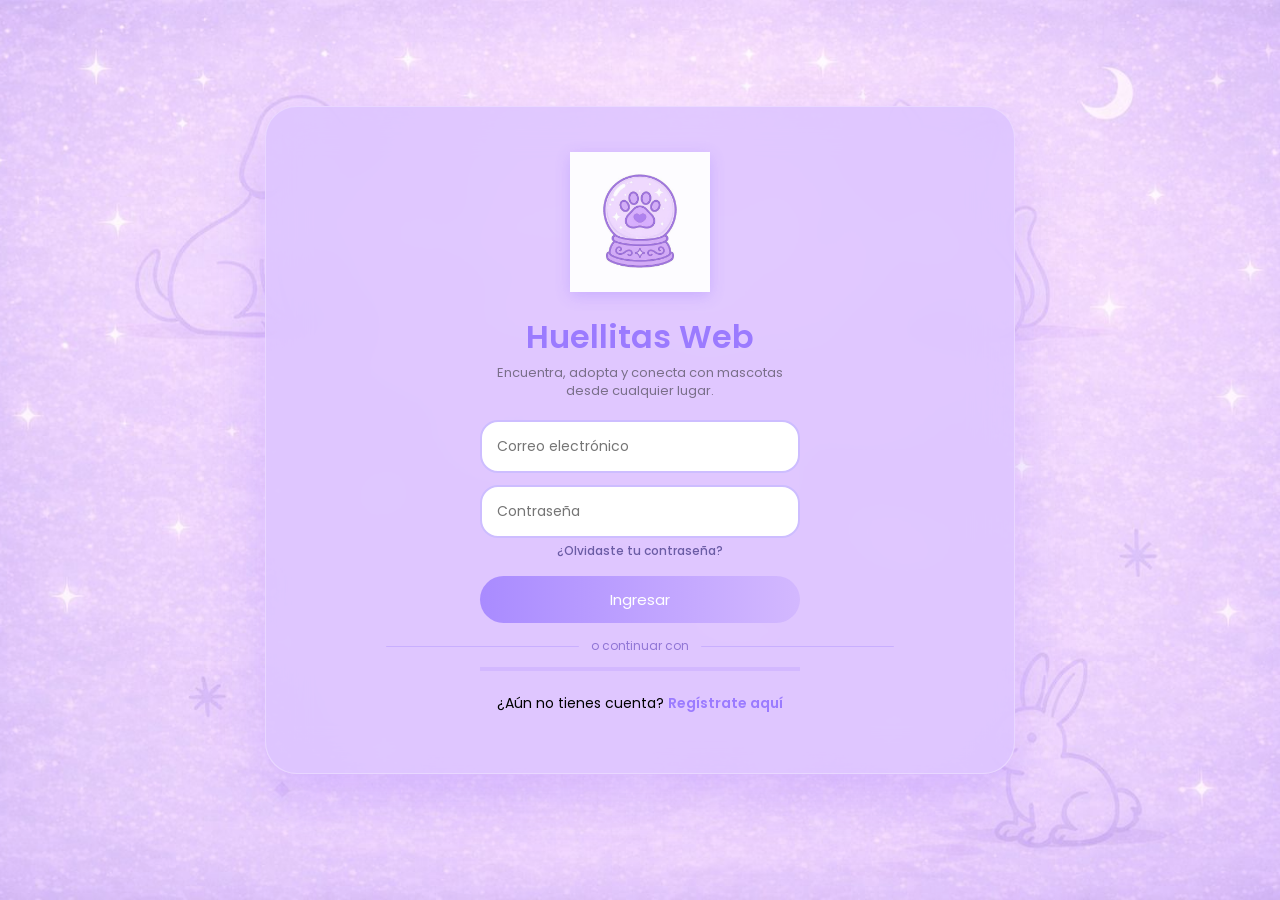
==== Huellitas Web/index.html @ edb3e6a6 "add all" ====
<!DOCTYPE html>
<html lang="es">
<head>
    <meta charset="UTF-8">
    <title>Huellitas Web | Iniciar sesión</title>

    
    <link href="https://fonts.googleapis.com/css2?family=Poppins:wght@300;400;600&display=swap" rel="stylesheet">


    <link rel="stylesheet" href="style.css">

    <!-- Google Sign-In script -->
    <script src="https://accounts.google.com/gsi/client" async defer></script>
    <script>
        function handleCredentialResponse(response) {
            console.log("ID Token: " + response.credential);
            // Aquí puedes enviar el token a tu servidor para verificar
            // Por ahora, solo lo mostramos en consola
        }
    </script>
</head>
<body>

    <div class="login-container">
        <div class="login-panel">
            <div class="logo">
                <img src="img/esfera.png" alt="Esfera Huellitas Web">
            </div>
            <h1>Huellitas Web</h1>
            <p class="subtitle">
                Encuentra, adopta y conecta con mascotas desde cualquier lugar.
            </p>
        </div>

        <div class="login-form-panel">
            <form action="home.html">
                <input type="email" placeholder="Correo electrónico" required>
                <input type="password" placeholder="Contraseña" required>
                <a href="recuperar.html" class="forgot">¿Olvidaste tu contraseña?</a>
                <button type="submit">Ingresar</button>
            </form>

            <div class="divider"><span>o continuar con</span></div>

            <div class="google-btn">
                <div id="g_id_onload"
                     data-client_id="TU_CLIENT_ID_AQUI"
                     data-callback="handleCredentialResponse"
                     data-auto_select="true">
                </div>
                <div class="g_id_signin"
                     data-type="standard"
                     data-size="large"
                     data-theme="outline"
                     data-text="signin_with"
                     data-shape="rectangular"
                     data-logo_alignment="left">
                </div>
            </div>

            <p class="register">
                ¿Aún no tienes cuenta? <a href="registro.html">Regístrate aquí</a>
            </p>
        </div>
    </div>

</body>
</html>
---- Huellitas Web/style.css ----
* {
    box-sizing: border-box;
    font-family: 'Poppins', sans-serif;
}

/* FONDO CON IMAGEN PNG */
body {
    margin: 0;
    min-height: 100vh;
    background-image: url("img/fondo.png");
    background-size: cover;
    background-position: center;
    background-repeat: no-repeat;
    background-attachment: fixed;

    display: flex;
    flex-direction: column;
    justify-content: center;
    align-items: center;
    padding-top: 40px;
    padding-bottom: 60px;
}

/* Fondo solo para home.html */
body.home-page {
    display: block;
    min-height: 100vh;
    background-image: url("img/lila-convertido-de-jfif.png"); /* Aquí la imagen que quieres */
    background-size: cover;
    background-position: center;
    background-repeat: no-repeat;
}

.home-page .main-container {
    padding-top: 100px; /* deja espacio para la barra fija */
}

/* Tarjeta blanca */
.login-container {
    background: rgba(220, 195, 255, 0.85);
    backdrop-filter: blur(20px);
    -webkit-backdrop-filter: blur(20px);
    width: min(750px, calc(100% - 40px));
    display: flex;
    flex-direction: column;
    gap: 0;
    padding: 45px 120px;
    border-radius: 32px;
    border: 1px solid rgba(255, 255, 255, 0.3);
    box-shadow: 0 24px 60px rgba(140, 90, 255, 0.25);
    text-align: center;
    min-height: 500px;
}

.login-panel {
    display: block;
    text-align: center;
    padding: 0 0 20px 0;
    margin: 0;
}

.login-panel h1 {
    font-size: 2rem;
    margin: 8px 0 10px 0;
    line-height: 1.1;
}

.login-panel .subtitle {
    font-size: 13px;
    color: #7a6f8a;
    margin: 0 auto;
    line-height: 1.4;
    max-width: 320px;
}

.login-form-panel {
    text-align: center;
}

.login-form-panel form {
    display: grid;
    gap: 12px;
    margin-bottom: 14px;
    max-width: 320px;
    margin-left: auto;
    margin-right: auto;
}

.login-form-panel .forgot {
    text-align: center;
    display: block;
    font-size: 12px;
    color: #6b5ca5;
    margin: -8px 0 4px 0;
    text-decoration: none;
    font-weight: 500;
}

.login-form-panel button {
    width: 100%;
    padding: 12px;
    margin: 0;
    font-size: 15px;
}

.login-form-panel .divider {
    display: flex;
    align-items: center;
    justify-content: center;
    gap: 12px;
    margin: 12px 0;
    color: #9176d6;
    font-size: 12px;
}

.login-form-panel .divider::before,
.login-form-panel .divider::after {
    content: "";
    flex: 1;
    height: 1px;
    background: rgba(144, 116, 255, 0.28);
    border-radius: 999px;
}

.login-form-panel .google-btn {
    padding: 0;
    margin: 0 auto 10px auto;
    max-width: 320px;
}

.logo img {
    width: 140px;
    margin-bottom: 12px;
    filter: drop-shadow(0 4px 8px rgba(139, 107, 255, 0.3));
    opacity: 0.95;
}

/* Título */
h1 {
    color: #9b7bff;
    font-weight: 600;
    margin-bottom: 6px;
}

/* Subtítulo */
.subtitle {
    font-size: 14px;
    color: #7a6f8a;
    margin-bottom: 25px;
}

/* Inputs */
input {
    width: 100%;
    padding: 14px 15px;
    margin: 0;
    border-radius: 18px;
    border: 2px solid #cdbdff;
    outline: none;
    font-size: 14px;
}

/* Olvidaste contraseña */
.forgot {
    display: block;
    text-align: center;
    font-size: 13px;
    color: #6b5ca5;
    margin: 16px 0;
    text-decoration: none;
    font-weight: 500;
}

/* Botón principal */
button {
    width: 100%;
    padding: 15px;
    border: none;
    border-radius: 35px;
    background: linear-gradient(90deg, #a98bff, #d3b8ff);
    color: white;
    font-size: 16px;
    cursor: pointer;
}

/* Botón Google */
.google-btn {
    margin-top: 16px;
    background: white;
    color: #8b6bff;
    border: 2px solid #d3b8ff;
    font-weight: 500;
}

/* Registro */
.register {
    margin-top: 22px;
    font-size: 14px;
}

.register a {
    color: #9b7bff;
    text-decoration: none;
    font-weight: 600;
}

/* ===== NAVBAR SUPERIOR ===== */
.topbar {
    position: sticky;
    top: 0;
    z-index: 10;
    background: rgba(255, 255, 255, 0.75);
    backdrop-filter: blur(10px);
    display: flex;
    justify-content: space-between;
    align-items: center;
    padding: 15px 40px;
    border-radius: 0 0 30px 30px;
}

.topbar-left {
    display: flex;
    align-items: center;
    gap: 10px;
    font-weight: 600;
    color: #8b6bff;
}

.topbar-left img {
    width: 42px;
}

.topbar-menu {
    display: flex;
    align-items: center;
    gap: 20px;
}

.topbar-menu a {
    text-decoration: none;
    color: #7a6f8a;
    font-weight: 500;
}

.topbar-menu a.active {
    color: #8b6bff;
}

.icon {
    font-size: 18px;
    cursor: pointer;
}

/* =========================
   HOME - ESTILO PROFESIONAL
   ========================= */

/* Fondo SOLO para home */
.home-page {
    background-image: url("img/fondo.png"); /* AQUÍ pones TU fondo */
    background-size: cover;
    background-position: center;
    background-repeat: no-repeat;
    min-height: 100vh;
}

/* Barra superior */
.navbar {
    position: fixed;
    top: 0;
    left: 0;
    width: 100%;
    height: 80px;

    background: rgba(255, 255, 255, 0.9);
    backdrop-filter: blur(10px);

    display: flex;
    justify-content: space-between;
    align-items: center;

    padding: 0 50px;
    z-index: 1000;
}

.navbar-left {
    display: flex;
    align-items: center;
    gap: 10px;
    font-weight: 600;
    color: #8b6bff;
}

.navbar-left span {
    font-size: 1.2rem;
    letter-spacing: 0.04em;
}

.navbar-left img {
    width: 42px;
}

.navbar-right {
    display: flex;
    align-items: center;
    gap: 16px;
}

.navbar-right a {
    margin-left: 0;
    text-decoration: none;
    color: #6f6f6f;
    font-weight: 500;
}

.navbar-right a.active {
    color: #8b6bff;
}

.navbar-right .login-link {
    padding: 10px 18px;
    border-radius: 999px;
    background: linear-gradient(135deg, #8b6bff 0%, #cbb3ff 100%);
    color: #ffffff !important;
    box-shadow: 0 12px 26px rgba(139, 107, 255, 0.18);
    transition: transform 0.2s ease, box-shadow 0.2s ease, opacity 0.2s ease;
    text-decoration: none;
    font-weight: 500;
}

.navbar-right .register-link {
    padding: 10px 18px;
    border-radius: 999px;
    background: transparent;
    color: #8b6bff !important;
    border: 2px solid #8b6bff;
    box-shadow: none;
    transition: transform 0.2s ease, box-shadow 0.2s ease, background 0.2s ease;
    text-decoration: none;
    font-weight: 500;
}

.navbar-right .register-link:hover {
    background: rgba(139, 107, 255, 0.1);
    transform: translateY(-2px);
}


.navbar-right .login-link:hover {
    transform: translateY(-2px);
    box-shadow: 0 18px 30px rgba(139, 107, 255, 0.22);
    opacity: 0.98;
}

.navbar-right a.nav-link,
.navbar-right a.nav-link.active,
.topbar-menu a.active {
    color: #8b6bff;
}

.navbar-right a.nav-link.active::after,
.topbar-menu a.active::after {
    content: '';
    display: block;
    margin-top: 6px;
    height: 3px;
    width: 100%;
    background: linear-gradient(90deg, #8b6bff 0%, #cbb3ff 100%);
    border-radius: 999px;
}

.navbar-right a.login-link.active::after {
    display: none;
}

/* Contenido */
.main-container {
    padding: 120px 60px 40px;
    max-width: 1200px;
    margin: auto;
}

/* Buscador */
.search-section {
    background: white;
    padding: 35px;
    border-radius: 30px;
    margin-bottom: 40px;
}

.search-section h2 {
    color: #8b6bff;
    margin-bottom: 20px;
    text-align: center;
}

.search-section p {
    text-align: center;
}

.search-box {
    display: grid;
    grid-template-columns: repeat(4, 1fr);
    gap: 15px;
    margin-bottom: 20px;
}

.search-box input {
    padding: 15px;
    border-radius: 18px;
    border: 2px solid #d6c9ff;
    outline: none;
    font-family: 'Poppins', sans-serif;
}

/* Botones */
.primary-btn {
    padding: 14px 40px;
    border-radius: 30px;
    border: none;
    background: linear-gradient(90deg, #a98bff, #d3b8ff);
    color: white;
    font-size: 15px;
    cursor: pointer;
}

.secondary-btn {
    margin-top: 25px;
    padding: 12px 35px;
    border-radius: 30px;
    border: none;
    background: #ede4ff;
    color: #7b5cff;
    cursor: pointer;
}

/* Mascotas destacadas */
.featured-section {
    background: white;
    padding: 35px;
    border-radius: 30px;
}

.featured-section.featured-top {
    background: rgba(255, 255, 255, 0.96);
    padding: 44px;
    border-radius: 35px;
    box-shadow: 0 24px 60px rgba(139, 107, 255, 0.16);
}

.featured-header {
    display: flex;
    flex-direction: column;
    align-items: center;
    gap: 20px;
    margin-bottom: 30px;
    text-align: center;
}

.featured-header > div {
    max-width: 780px;
}

.featured-header button {
    margin-top: 0;
}

.featured-header h3 {
    margin: 0;
    color: #6d4dff;
    font-size: 2rem;
}

.featured-header p {
    margin: 6px 0 0;
    color: #7a6aa8;
    max-width: 660px;
    line-height: 1.6;
}

.featured-section button {
    margin: 30px auto 0;
    display: block;
}

/* ===== ÚLTIMAS PUBLICACIONES ===== */

.publications-grid {
    display: grid;
    grid-template-columns: repeat(auto-fill, minmax(300px, 1fr));
    gap: 25px;
    margin-bottom: 20px;
}

.publication-card {
    background: rgba(255, 255, 255, 0.95);
    border-radius: 20px;
    overflow: hidden;
    box-shadow: 0 12px 30px rgba(139, 107, 255, 0.15);
    transition: transform 0.3s ease, box-shadow 0.3s ease;
    border: 1px solid rgba(167, 135, 255, 0.2);
}

.publication-card:hover {
    transform: translateY(-5px);
    box-shadow: 0 20px 40px rgba(139, 107, 255, 0.25);
}

.publication-card img {
    width: 100%;
    height: 180px;
    object-fit: cover;
}

.publication-info {
    padding: 20px;
}

.publication-info h4 {
    margin: 0 0 8px 0;
    color: #6d4dff;
    font-size: 1.3em;
    font-weight: 600;
}

.publication-info p {
    margin: 0 0 12px 0;
    color: #666;
    line-height: 1.5;
    font-size: 14px;
}

.publication-date {
    color: #999;
    font-size: 12px;
    font-weight: 500;
}

.pets-grid {
    display: grid;
    grid-template-columns: repeat(4, 1fr);
    gap: 24px;
}

@media (max-width: 980px) {
    .pets-grid {
        grid-template-columns: repeat(2, 1fr);
    }
}

@media (max-width: 640px) {
    .pets-grid {
        grid-template-columns: 1fr;
    }
}

.pet-card {
    height: 180px;
    border-radius: 20px;
    background: #f3ecff;
    display: flex;
    align-items: center;
    justify-content: center;
    color: #8b6bff;
    font-weight: 500;
}

/* ===== ESTRUCTURA PRINCIPAL ===== */
.layout-grid {
    display: grid;
    grid-template-columns: 2fr 1fr;
    gap: 35px;
}

/* Columnas */
.left-column {
    display: flex;
    flex-direction: column;
    gap: 35px;
}

.right-column {
    display: flex;
    flex-direction: column;
    gap: 25px;
}

/* Buscador como la referencia */
.search-box {
    display: grid;
    grid-template-columns: repeat(3, 1fr);
    gap: 15px;
    margin-bottom: 20px;
}

/* ===== MASCOTAS DESTACADAS (TAMAÑO CONTROLADO) ===== */
.pet-card.big {
    height: 250px;
    border-radius: 28px;
    background: linear-gradient(180deg, #faf3ff 0%, #ffffff 100%);
    display: block;
    position: relative;
    overflow: hidden;
    border: 1px solid rgba(167, 135, 255, 0.22);
    box-shadow: 0 20px 50px rgba(139, 107, 255, 0.12);
    transition: transform 0.25s ease, box-shadow 0.25s ease;
}

.pet-card.big:hover {
    transform: translateY(-6px);
    box-shadow: 0 26px 65px rgba(139, 107, 255, 0.18);
}

.pet-card.big img {
    width: 100%;
    height: 190px;
    object-fit: cover;
}

.pet-card.big .pet-name {
    position: absolute;
    bottom: 0;
    left: 0;
    right: 0;
    background: linear-gradient(180deg, rgba(0, 0, 0, 0) 0%, rgba(0, 0, 0, 0.7) 100%);
    color: white;
    padding: 14px 12px;
    text-align: center;
    font-size: 15px;
}

.pet-card .pet-interactions {
    top: 16px;
    right: 16px;
}
/* Nombre de la mascota */
.pet-name {
    position: absolute;
    bottom: 0;
    left: 0;
    right: 0;
    background: linear-gradient(180deg, transparent 0%, rgba(0, 0, 0, 0.7) 100%);
    color: white;
    padding: 8px 12px;
    text-align: center;
    font-weight: 600;
    font-size: 13px;
}

.pet-card .pet-interactions {
    position: absolute;
    top: 12px;
    right: 12px;
    background: rgba(255, 255, 255, 0.95);
    color: #5e3ea8;
    padding: 8px 12px;
    border-radius: 999px;
    font-size: 13px;
    font-weight: 700;
    box-shadow: 0 8px 20px rgba(155, 123, 255, 0.12);
}

.pet-card .pet-interactions::before {
    content: "★ ";
    color: #8b6bff;
}

/* Imagen del perrito */
.dog-illustration {
    height: 260px;
    border-radius: 30px;
    background: #f1eaff;
    display: flex;
    align-items: center;
    justify-content: center;
    color: #8b6bff;
    font-weight: 500;
    overflow: hidden;
    padding: 20px;
}

.dog-illustration img {
    width: 70%;
    height: 70%;
    object-fit: contain;
    display: block;
    margin: auto;
    border-radius: 18px;
}

/* Últimas publicaciones */
.mini-post {
    height: 70px;
    border-radius: 15px;
    background: #ede4ff;
    margin-top: 10px;
    display: flex;
    align-items: center;
    padding: 10px;
    gap: 10px;
    transition: transform 0.2s ease;
}

.mini-post:hover {
    transform: translateY(-2px);
}

.mini-post img {
    width: 50px;
    height: 50px;
    border-radius: 10px;
    object-fit: cover;
}

.mini-info {
    flex: 1;
}

.mini-info h5 {
    margin: 0 0 4px 0;
    color: #6d4dff;
    font-size: 14px;
    font-weight: 600;
}

.mini-info p {
    margin: 0;
    color: #666;
    font-size: 12px;
    line-height: 1.3;
}
/* ===== TARJETAS GENERALES ===== */
.card {
    background: white;
    padding: 25px;
    border-radius: 30px;
    box-shadow: 0 10px 25px rgba(0, 0, 0, 0.05);
}

/* ===== LINKS EXTRA NAVBAR ===== */
.nav-link {
    margin-left: 25px;
    text-decoration: none;
    color: #8b6bff;
    font-weight: 500;
}

.nav-link:hover {
    text-decoration: underline;
}

.icon-svg {
    width: 24px;
    height: 24px;
    stroke: #8b6bff;
    vertical-align: middle;
    display: inline-block;
}

.nav-link:hover .icon-svg {
    stroke: #6d4dff;
}

.navbar-search-wrapper {
    position: relative;
    display: flex;
    align-items: center;
}

.icon-search {
    position: absolute;
    left: 12px;
    width: 14px;
    height: 14px;
    stroke: #8b6bff;
}

.navbar-search {
    width: 165px;
    min-width: 140px;
    padding: 8px 12px 8px 36px;
    border: 1px solid #e0d4ff;
    border-radius: 999px;
    font-family: 'Poppins', sans-serif;
    font-size: 0.9rem;
    color: #6d4dff;
    background-color: rgba(255, 255, 255, 0.88);
    outline: none;
    transition: all 0.25s ease;
}

.navbar-search::placeholder {
    color: #bfa9ff;
}

.navbar-search:focus {
    background-color: rgba(255, 255, 255, 1);
    border-color: #8b6bff;
    box-shadow: 0 0 0 3px rgba(139, 107, 255, 0.12);
}

@media (max-width: 980px) {
    .navbar-search {
        width: 140px;
    }
}

@media (max-width: 760px) {
    .navbar-search-wrapper {
        display: none;
    }
}
/* ===== PÁGINA CONSEJOS ===== */
body.consejos-page {
    display: block;
    min-height: 100vh;
    background-image: url("img/lila-convertido-de-jfif.png");
    background-size: cover;
    background-position: center;
    background-repeat: no-repeat;
}

body.consejos-page .main-container {
    padding-top: 100px;
}

/* ===== CONSEJOS ADOPCIÓN RESPONSABLE ===== */

/* ===== CONSEJOS ===== */

.advice-header {
    text-align: center;
    margin-bottom: 40px;
    background: rgba(255, 255, 255, 0.92);
    padding: 40px 30px;
    border-radius: 30px;
    box-shadow: 0 18px 40px rgba(170, 130, 255, 0.35);
}

.advice-header h2 {
    font-weight: 600;
    color: #8b6bff;
    margin: 0 0 10px 0;
    font-size: 2.2em;
}

.advice-header p {
    color: #7a6aa8;
    font-size: 16px;
    margin: 0;
}

.advice-grid {
    display: grid;
    grid-template-columns: repeat(2, 1fr);
    gap: 25px;
    margin-bottom: 40px;
}

.advice-card {
    background: rgba(255, 255, 255, 0.96);
    border-radius: 25px;
    padding: 30px;
    box-shadow: 0 12px 30px rgba(155, 123, 255, 0.25);
    border-left: 5px solid #a98bff;
    transition: all 0.3s ease;
}

.advice-card:hover {
    transform: translateY(-5px);
    box-shadow: 0 16px 40px rgba(155, 123, 255, 0.35);
}

.advice-card h3 {
    color: #8b6bff;
    margin-bottom: 12px;
    font-size: 1.3em;
    font-weight: 600;
}

.advice-card p {
    color: #6b6b6b;
    font-size: 15px;
    line-height: 1.7;
    margin: 0;
}

.advice-footer {
    text-align: center;
    margin-top: 40px;
    background: rgba(255, 255, 255, 0.92);
    padding: 35px 30px;
    border-radius: 30px;
    box-shadow: 0 18px 40px rgba(170, 130, 255, 0.35);
}

.advice-footer p {
    margin: 0 0 20px 0;
    color: #8b6bff;
    font-weight: 600;
    font-size: 18px;
}
.search-form {
    display: grid;
    gap: 15px;
    margin-top: 15px;
}

.form-group {
    display: flex;
    flex-direction: column;
}

.form-group label {
    font-size: 0.9rem;
    margin-bottom: 5px;
}

.form-group input,
.form-group select {
    padding: 10px;
    border-radius: 10px;
    border: 1px solid #ddd;
    font-family: 'Poppins', sans-serif;
}

.results-placeholder {
    margin-top: 15px;
    padding: 25px;
    border-radius: 12px;
    background: #f4f1fb;
    text-align: center;
    color: #777;
}

/* =========================
   PÁGINA NOTIFICACIONES
   ========================= */

body.notifications-page {
    display: block;
    min-height: 100vh;
    background-image: url("img/lila-convertido-de-jfif.png");
    background-size: cover;
    background-position: center;
    background-repeat: no-repeat;
}

.notifications-page .main-container {
    padding-top: 100px;
}

.notifications-page .search-section {
    margin-bottom: 50px;
    text-align: center;
}

.notifications-page .search-section h2 {
    font-size: 2.4rem;
    margin-bottom: 15px;
}

.notifications-page .search-section p {
    font-size: 16px;
    color: #7a6aa8;
    max-width: 600px;
    margin: 0 auto;
}

/* Lista de notificaciones */
.notification-item {
    margin-bottom: 15px;
    background: #ede4ff;
    border-radius: 18px;
    padding: 12px;
    display: flex;
    align-items: center;
    gap: 12px;
    box-shadow: 0 8px 20px rgba(139, 107, 255, 0.15);
    transition: transform 0.25s ease, box-shadow 0.25s ease;
}

.notification-item:hover {
    transform: translateY(-4px);
    box-shadow: 0 14px 30px rgba(139, 107, 255, 0.25);
}

/* Imagen de la mascota */
.notification-item img {
    width: 55px;
    height: 55px;
    border-radius: 14px;
    object-fit: cover;
}

/* Texto */
.notification-item h5 {
    margin: 0 0 4px 0;
    color: #6d4dff;
    font-size: 14px;
    font-weight: 600;
}

.notification-item p {
    margin: 0;
    font-size: 13px;
    color: #666;
}

/* Hora */
.notification-time {
    display: block;
    margin-top: 4px;
    font-size: 12px;
    color: #9a8fd1;
    font-weight: 500;
}

/* =========================
   NOTIFICACIONES – ESTILO PREMIUM
   ========================= */

.notifications-list {
    display: flex;
    flex-direction: column;
    gap: 24px;
    max-width: 950px;
    margin: 0 auto 50px;
    animation: fadeInUp 0.8s ease-out;
}

@keyframes fadeInUp {
    from {
        opacity: 0;
        transform: translateY(30px);
    }
    to {
        opacity: 1;
        transform: translateY(0);
    }
}

.notification-item {
    display: flex;
    align-items: center;
    gap: 24px;
    padding: 28px;
    background: linear-gradient(135deg, rgba(255, 255, 255, 0.98) 0%, rgba(248, 244, 255, 0.95) 100%);
    border-radius: 32px;
    box-shadow: 0 20px 50px rgba(139, 107, 255, 0.12), 0 8px 25px rgba(139, 107, 255, 0.08);
    border: 1px solid rgba(167, 135, 255, 0.25);
    border-left: 8px solid #d3b8ff;
    transition: all 0.4s cubic-bezier(0.175, 0.885, 0.32, 1.275);
    position: relative;
    overflow: hidden;
    animation: slideIn 0.6s ease-out forwards;
    opacity: 0;
}

.notification-item:nth-child(1) { animation-delay: 0.1s; }
.notification-item:nth-child(2) { animation-delay: 0.2s; }
.notification-item:nth-child(3) { animation-delay: 0.3s; }
.notification-item:nth-child(4) { animation-delay: 0.4s; }
.notification-item:nth-child(5) { animation-delay: 0.5s; }

@keyframes slideIn {
    from {
        opacity: 0;
        transform: translateX(-30px);
    }
    to {
        opacity: 1;
        transform: translateX(0);
    }
}

.notification-item::before {
    content: '';
    position: absolute;
    top: 0;
    left: 0;
    right: 0;
    height: 4px;
    background: linear-gradient(90deg, #8b6bff, #a98bff, #d3b8ff);
    opacity: 0;
    transition: opacity 0.3s ease;
}

.notification-item:hover::before {
    opacity: 1;
}

.notification-item:hover {
    transform: translateY(-8px) scale(1.02);
    box-shadow: 0 30px 70px rgba(139, 107, 255, 0.2), 0 12px 35px rgba(139, 107, 255, 0.15);
    border-color: rgba(139, 107, 255, 0.4);
}

.notification-item.unread {
    border-left-color: #8b6bff;
    background: linear-gradient(135deg, rgba(255, 255, 255, 0.99) 0%, rgba(248, 250, 255, 0.98) 100%);
    box-shadow: 0 25px 60px rgba(139, 107, 255, 0.18), 0 10px 30px rgba(139, 107, 255, 0.12);
    position: relative;
}

.notification-item.unread::after {
    content: '';
    position: absolute;
    top: 20px;
    left: 20px;
    width: 12px;
    height: 12px;
    background: #8b6bff;
    border-radius: 50%;
    box-shadow: 0 0 0 3px rgba(139, 107, 255, 0.2);
    animation: pulse 2s infinite;
}

@keyframes pulse {
    0% { transform: scale(1); opacity: 1; }
    50% { transform: scale(1.2); opacity: 0.7; }
    100% { transform: scale(1); opacity: 1; }
}

.notification-item.unread:hover::after {
    animation-play-state: paused;
}

.notification-item img {
    width: 75px;
    height: 75px;
    border-radius: 20px;
    object-fit: cover;
    border: 3px solid rgba(139, 107, 255, 0.15);
    transition: all 0.3s ease;
    box-shadow: 0 8px 20px rgba(139, 107, 255, 0.1);
}

.notification-item:hover img {
    transform: scale(1.05);
    border-color: rgba(139, 107, 255, 0.3);
    box-shadow: 0 12px 30px rgba(139, 107, 255, 0.2);
}

.notification-icon {
    width: 75px;
    height: 75px;
    background: linear-gradient(135deg, #ede4ff 0%, #f3ecff 50%, #faf6ff 100%);
    border-radius: 20px;
    display: flex;
    align-items: center;
    justify-content: center;
    border: 3px solid rgba(139, 107, 255, 0.15);
    transition: all 0.3s ease;
    box-shadow: 0 8px 20px rgba(139, 107, 255, 0.1);
}

.notification-icon svg {
    width: 32px;
    height: 32px;
    stroke: #8b6bff;
    transition: stroke 0.3s ease;
}

.notification-item:hover .notification-icon {
    transform: scale(1.05);
    border-color: rgba(139, 107, 255, 0.3);
    box-shadow: 0 12px 30px rgba(139, 107, 255, 0.2);
}

.notification-item:hover .notification-icon svg {
    stroke: #6d4dff;
}

.notification-content {
    flex: 1;
    position: relative;
}

.notification-content h5 {
    margin: 0 0 10px 0;
    font-size: 17px;
    color: #6d4dff;
    font-weight: 700;
    line-height: 1.3;
    transition: color 0.3s ease;
}

.notification-item:hover .notification-content h5 {
    color: #5a3ea8;
}

.notification-content p {
    margin: 0 0 12px 0;
    font-size: 15px;
    color: #666;
    line-height: 1.6;
    transition: color 0.3s ease;
}

.notification-item:hover .notification-content p {
    color: #555;
}

.notification-time {
    display: inline-block;
    font-size: 12px;
    color: #9b8dd8;
    font-weight: 600;
    background: linear-gradient(135deg, rgba(139, 107, 255, 0.1), rgba(155, 141, 216, 0.15));
    padding: 6px 12px;
    border-radius: 16px;
    border: 1px solid rgba(139, 107, 255, 0.2);
    transition: all 0.3s ease;
}

.notification-item:hover .notification-time {
    background: linear-gradient(135deg, rgba(139, 107, 255, 0.15), rgba(155, 141, 216, 0.2));
    color: #8b6bff;
}

/* Responsive */
@media (max-width: 980px) {
    .notification-item {
        padding: 20px;
        gap: 16px;
    }

    .notification-item img,
    .notification-icon {
        width: 60px;
        height: 60px;
    }

    .notification-content h5 {
        font-size: 15px;
    }

    .notification-content p {
        font-size: 13px;
    }
}

@media (max-width: 640px) {
    .notifications-list {
        gap: 16px;
    }

    .notification-item {
        padding: 18px;
        gap: 14px;
        flex-direction: column;
        text-align: center;
    }

    .notification-item img,
    .notification-icon {
        width: 50px;
        height: 50px;
    }

    .notification-content h5 {
        font-size: 14px;
    }

    .notification-content p {
        font-size: 12px;
    }
}

/* =========================
   PÁGINA DE CONFIGURACIONES
   ========================= */

body.config-page {
    display: block;
    min-height: 100vh;
    background-image: url("img/lila-convertido-de-jfif.png");
    background-size: cover;
    background-position: center;
    background-repeat: no-repeat;
}

.config-page .main-container {
    padding-top: 100px;
}

.settings-grid {
    display: grid;
    grid-template-columns: repeat(2, minmax(280px, 1fr));
    gap: 28px;
    margin-bottom: 50px;
}

.settings-card {
    background: rgba(255, 255, 255, 0.96);
    border-radius: 32px;
    padding: 32px;
    box-shadow: 0 24px 60px rgba(139, 107, 255, 0.14);
    border: 1px solid rgba(167, 135, 255, 0.18);
}

.card-header h3 {
    margin: 0 0 8px 0;
    color: #6d4dff;
    font-size: 1.4rem;
}

.card-header p {
    margin: 0;
    color: #7a6aa8;
    line-height: 1.7;
}

.setting-row {
    display: flex;
    align-items: center;
    justify-content: space-between;
    gap: 18px;
    margin-top: 24px;
    padding-top: 18px;
    border-top: 1px solid rgba(139, 107, 255, 0.1);
}

.setting-row:first-of-type {
    margin-top: 20px;
    padding-top: 0;
    border-top: none;
}

.setting-row strong,
.setting-row span {
    color: #4f3e97;
    font-weight: 600;
}

.setting-row p {
    margin: 6px 0 0 0;
    color: #6f6f9c;
    font-size: 14px;
}

.settings-action {
    display: inline-flex;
    align-items: center;
    justify-content: center;
    padding: 10px 18px;
    border-radius: 999px;
    text-decoration: none;
    color: #6d4dff;
    border: 1px solid rgba(139, 107, 255, 0.22);
    background: rgba(237, 228, 255, 0.76);
    transition: all 0.25s ease;
    font-weight: 600;
}

.settings-action:hover {
    background: rgba(217, 199, 255, 0.95);
    box-shadow: 0 10px 25px rgba(139, 107, 255, 0.1);
}

.toggle-switch {
    position: relative;
    display: inline-block;
    width: 46px;
    height: 26px;
}

.toggle-switch input {
    opacity: 0;
    width: 0;
    height: 0;
}

.slider {
    position: absolute;
    cursor: pointer;
    top: 0;
    left: 0;
    right: 0;
    bottom: 0;
    background: #d6c9ff;
    transition: 0.3s ease;
    border-radius: 999px;
    border: 1px solid rgba(139, 107, 255, 0.2);
}

.slider:before {
    position: absolute;
    content: "";
    height: 18px;
    width: 18px;
    left: 4px;
    top: 4px;
    background: white;
    border-radius: 50%;
    transition: 0.3s ease;
    box-shadow: 0 4px 12px rgba(139, 107, 255, 0.18);
}

.toggle-switch input:checked + .slider {
    background: linear-gradient(90deg, #8b6bff, #d3b8ff);
}

.toggle-switch input:checked + .slider:before {
    transform: translateX(20px);
}

@media (max-width: 980px) {
    .settings-grid {
        grid-template-columns: 1fr;
    }
}

@media (max-width: 640px) {
    .settings-card {
        padding: 24px;
    }

    .setting-row {
        flex-direction: column;
        align-items: flex-start;
        text-align: left;
    }

    .settings-action {
        width: 100%;
        justify-content: flex-start;
    }
}

/* =========================
   PÁGINA DE MENSAJES
   ========================= */

body.messages-page {
    display: block;
    min-height: 100vh;
    background-image: url("img/lila-convertido-de-jfif.png");
    background-size: cover;
    background-position: center;
    background-repeat: no-repeat;
}

.messages-page .main-container {
    padding-top: 100px;
}

.messages-page .search-section {
    margin-bottom: 35px;
    text-align: center;
}

.messages-page .search-section h2 {
    font-size: 2.4rem;
    margin-bottom: 12px;
}

.messages-page .search-section p {
    max-width: 640px;
    margin: 0 auto;
    color: #7a6aa8;
    font-size: 16px;
    line-height: 1.7;
}

.messages-layout {
    display: grid;
    grid-template-columns: 320px minmax(420px, 1fr);
    gap: 28px;
}

.conversations-panel,
.chat-panel {
    background: rgba(255, 255, 255, 0.96);
    border-radius: 32px;
    box-shadow: 0 24px 60px rgba(139, 107, 255, 0.12);
    border: 1px solid rgba(167, 135, 255, 0.16);
}

.conversations-panel {
    display: flex;
    flex-direction: column;
    overflow: hidden;
}

.conversations-header,
.chat-header {
    padding: 24px 28px;
    border-bottom: 1px solid rgba(139, 107, 255, 0.1);
}

.conversations-header h3,
.chat-header h3 {
    margin: 0;
    color: #6d4dff;
    font-size: 1.4rem;
}

.conversations-header p,
.chat-header p {
    margin: 8px 0 0;
    color: #7a6aa8;
    font-size: 14px;
    line-height: 1.7;
}

.conversation-list {
    display: flex;
    flex-direction: column;
    gap: 10px;
    padding: 18px;
}

.button.conversation-item,
.conversation-item {
    display: flex;
    align-items: center;
    gap: 14px;
    width: 100%;
    padding: 15px 16px;
    border: none;
    border-radius: 22px;
    transition: background 0.25s ease, transform 0.25s ease;
    background: rgba(237, 228, 255, 0.65);
    cursor: pointer;
    text-align: left;
    color: inherit;
    font: inherit;
}

button.conversation-item {
    background: none;
}

.conversation-item:hover,
.conversation-item.active {
    background: rgba(217, 199, 255, 0.95);
    transform: translateY(-1px);
}

.conversation-avatar {
    width: 52px;
    height: 52px;
    border-radius: 18px;
    overflow: hidden;
    flex-shrink: 0;
    border: 2px solid rgba(139, 107, 255, 0.18);
}

.conversation-avatar img {
    width: 100%;
    height: 100%;
    object-fit: cover;
}

.conversation-info {
    flex: 1;
    min-width: 0;
}

.conversation-info h4 {
    margin: 0;
    font-size: 15px;
    color: #4f3e97;
    font-weight: 700;
}

.conversation-info p {
    margin: 4px 0 0;
    color: #7a6aa8;
    font-size: 13px;
    line-height: 1.5;
    white-space: nowrap;
    overflow: hidden;
    text-overflow: ellipsis;
}

.conversation-meta {
    text-align: right;
    min-width: 62px;
}

.conversation-meta span {
    display: block;
    color: #9b8dd8;
    font-size: 12px;
    font-weight: 600;
}

.unread-badge {
    margin-top: 6px;
    display: inline-flex;
    align-items: center;
    justify-content: center;
    width: 22px;
    height: 22px;
    background: #8b6bff;
    color: white;
    font-size: 12px;
    border-radius: 999px;
}

.chat-panel {
    display: flex;
    flex-direction: column;
    min-height: 540px;
    overflow: hidden;
}

.chat-body {
    flex: 1;
    padding: 24px 28px;
    display: flex;
    flex-direction: column;
    gap: 18px;
    background: linear-gradient(180deg, rgba(245, 242, 255, 0.96), rgba(255, 255, 255, 0.96));
    overflow-y: auto;
}

.message-row {
    display: flex;
    gap: 12px;
    max-width: 85%;
}

.message-row.sent {
    margin-left: auto;
    flex-direction: row-reverse;
}

.message-avatar {
    width: 40px;
    height: 40px;
    border-radius: 16px;
    overflow: hidden;
    flex-shrink: 0;
    border: 1px solid rgba(139, 107, 255, 0.15);
}

.message-avatar img {
    width: 100%;
    height: 100%;
    object-fit: cover;
}

.message-bubble {
    background: white;
    border-radius: 24px;
    padding: 16px 18px;
    box-shadow: 0 12px 24px rgba(139, 107, 255, 0.08);
    color: #4d4d6a;
    font-size: 14px;
    line-height: 1.65;
}

.message-row.sent .message-bubble {
    background: linear-gradient(135deg, #ede4ff, #f8f3ff);
}

.message-time {
    margin-top: 8px;
    font-size: 11px;
    color: #9b8dd8;
}

.chat-input-area {
    padding: 20px 28px 28px;
    border-top: 1px solid rgba(139, 107, 255, 0.12);
    background: rgba(255, 255, 255, 0.95);
}

.chat-input {
    width: 100%;
    display: flex;
    flex-direction: column;
    gap: 12px;
}

.chat-input textarea {
    width: 100%;
    min-height: 44px;
    max-height: 120px;
    padding: 10px 14px;
    border-radius: 24px;
    border: 1px solid #e7dbff;
    outline: none;
    font-size: 13px;
    background: linear-gradient(135deg, rgba(250, 246, 255, 0.95) 0%, rgba(240, 230, 255, 0.95) 100%);
    color: #4f3e97;
    font-family: 'Poppins', sans-serif;
    resize: vertical;
    overflow-y: auto;
}

.chat-buttons {
    display: flex;
    gap: 12px;
    flex-wrap: wrap;
}

.chat-input button {
    min-width: 120px;
    padding: 14px 18px;
    border-radius: 24px;
    border: none;
    background: linear-gradient(90deg, #a98bff, #d3b8ff);
    color: white;
    font-size: 14px;
    cursor: pointer;
}

.chat-input button.copy-btn {
    background: #ede4ff;
    color: #6d4dff;
    border: 1px solid rgba(139, 107, 255, 0.22);
}

.chat-input button.copy-btn:hover {
    background: #dfd0ff;
}

body.messages-page.chat-detail .search-section,
body.messages-page.chat-detail .chat-header {
    display: none;
}

@media (max-width: 980px) {
    .messages-layout {
        grid-template-columns: 1fr;
    }
}

@media (max-width: 640px) {
    .conversations-header,
    .chat-header,
    .chat-body,
    .chat-input-area {
        padding-left: 20px;
        padding-right: 20px;
    }

    .message-row {
        max-width: 100%;
    }
}

/* ===== MODAL DE LOGIN ===== */
.login-modal {
    display: none;
    position: fixed;
    top: 0;
    left: 0;
    width: 100%;
    height: 100%;
    background: rgba(0, 0, 0, 0.5);
    z-index: 2000;
    justify-content: center;
    align-items: center;
    animation: fadeIn 0.3s ease;
}

.login-modal.active {
    display: flex;
}

@keyframes fadeIn {
    from {
        opacity: 0;
    }
    to {
        opacity: 1;
    }
}

.login-modal-content {
    position: relative;
    width: 100%;
    max-width: 750px;
    max-height: 90vh;
    overflow-y: auto;
    animation: slideUp 0.3s ease;
}

@keyframes slideUp {
    from {
        transform: translateY(50px);
        opacity: 0;
    }
    to {
        transform: translateY(0);
        opacity: 1;
    }
}

.login-modal-close {
    position: absolute;
    top: 20px;
    right: 20px;
    background: none;
    border: none;
    font-size: 32px;
    color: #8b6bff;
    cursor: pointer;
    padding: 0;
    width: 40px;
    height: 40px;
    display: flex;
    align-items: center;
    justify-content: center;
    transition: all 0.2s ease;
    z-index: 2001;
}

.login-modal-close:hover {
    color: #6d4dff;
    transform: scale(1.1);
}
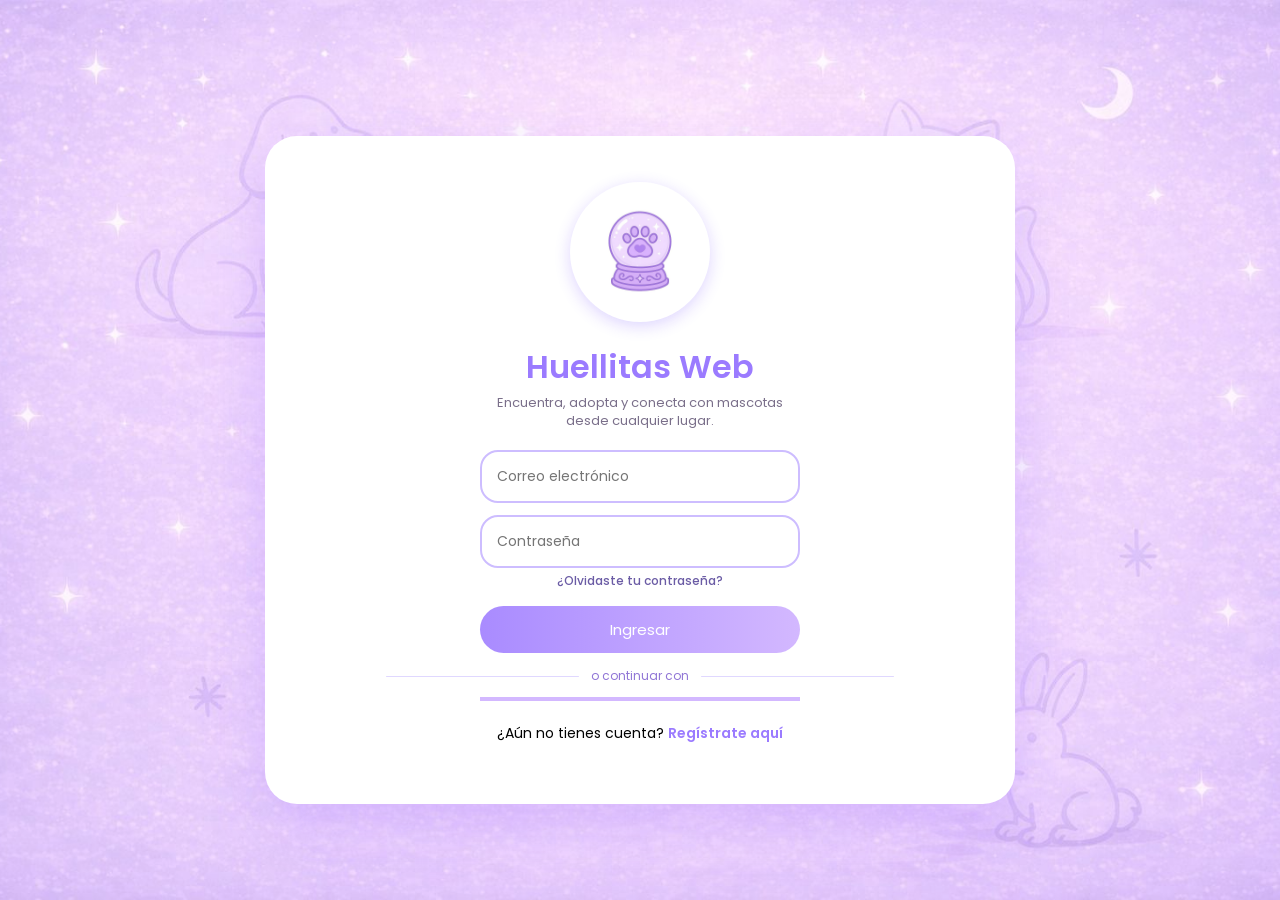
==== commit 6bc7c464: "Actualización de Huellitas Web" ====
--- a/Huellitas Web/index.html
+++ b/Huellitas Web/index.html
@@ -37,7 +37,7 @@
             <form action="home.html">
                 <input type="email" placeholder="Correo electrónico" required>
                 <input type="password" placeholder="Contraseña" required>
-                <a href="recuperar.html" class="forgot">¿Olvidaste tu contraseña?</a>
+                <a href="#" class="forgot" onclick="event.preventDefault(); openModal('recoverModal');">¿Olvidaste tu contraseña?</a>
                 <button type="submit">Ingresar</button>
             </form>
 
@@ -64,6 +64,23 @@
             </p>
         </div>
     </div>
+    <div class="login-modal" id="recoverModal">
+        <div class="login-modal-content login-container">
+            <button class="login-modal-close" onclick="closeModal('recoverModal');">&times;</button>
+            <div class="login-panel">
+                <div class="logo"><img src="img/esfera.png" alt="Esfera Huellitas Web"></div>
+                <h1>Recupera tu contraseña</h1>
+                <p class="subtitle">Ingresa tu correo para recibir el enlace de recuperación.</p>
+            </div>
+            <div class="login-form-panel">
+                <form action="#" onsubmit="event.preventDefault(); closeModal('recoverModal'); alert('Se envió el enlace de recuperación.');">
+                    <input type="email" placeholder="Correo electrónico" required>
+                    <button type="submit">Enviar enlace</button>
+                </form>
+                <p class="register">¿Recuerdas tu contraseña? <a href="#" onclick="event.preventDefault(); closeModal('recoverModal'); openModal('loginModal');">Volver al inicio de sesión</a></p>
+            </div>
+        </div>
+    </div>
 
-</body>
+    <script src="archivo.js"></script></body>
 </html>
--- a/Huellitas Web/style.css
+++ b/Huellitas Web/style.css
@@ -18,17 +18,20 @@
     justify-content: center;
     align-items: center;
     padding-top: 40px;
-    padding-bottom: 60px;
+    padding-bottom: 0;
 }
 
 /* Fondo solo para home.html */
 body.home-page {
-    display: block;
+    display: flex;
+    flex-direction: column;
+    justify-content: flex-start;
     min-height: 100vh;
     background-image: url("img/lila-convertido-de-jfif.png"); /* Aquí la imagen que quieres */
     background-size: cover;
     background-position: center;
     background-repeat: no-repeat;
+    padding-bottom: 0;
 }
 
 .home-page .main-container {
@@ -37,7 +40,7 @@
 
 /* Tarjeta blanca */
 .login-container {
-    background: rgba(220, 195, 255, 0.85);
+    background: white;
     backdrop-filter: blur(20px);
     -webkit-backdrop-filter: blur(20px);
     width: min(750px, calc(100% - 40px));
@@ -131,6 +134,9 @@
 .logo img {
     width: 140px;
     margin-bottom: 12px;
+    background: white;
+    border-radius: 50%;
+    padding: 10px;
     filter: drop-shadow(0 4px 8px rgba(139, 107, 255, 0.3));
     opacity: 0.95;
 }
@@ -378,6 +384,8 @@
     padding: 120px 60px 40px;
     max-width: 1200px;
     margin: auto;
+    flex: 1;
+    width: 100%;
 }
 
 /* Buscador */
@@ -392,6 +400,8 @@
     color: #8b6bff;
     margin-bottom: 20px;
     text-align: center;
+    font-size: 1.8rem;
+    font-weight: 700;
 }
 
 .search-section p {
@@ -441,6 +451,13 @@
     border-radius: 30px;
 }
 
+.featured-section h3 {
+    margin: 0 0 24px 0;
+    color: #6d4dff;
+    font-size: 1.7rem;
+    font-weight: 700;
+}
+
 .featured-section.featured-top {
     background: rgba(255, 255, 255, 0.96);
     padding: 44px;
@@ -468,7 +485,7 @@
 .featured-header h3 {
     margin: 0;
     color: #6d4dff;
-    font-size: 2rem;
+    font-size: 1.8rem;
 }
 
 .featured-header p {
@@ -481,6 +498,137 @@
 .featured-section button {
     margin: 30px auto 0;
     display: block;
+}
+
+/* ===== FOOTER ===== */
+.site-footer {
+    width: 100%;
+    margin-top: 40px;
+    background: white;
+    color: #6a5a97;
+    padding: 26px 30px 16px;
+    border-radius: 24px 24px 0 0;
+    box-shadow: 0 -8px 24px rgba(139, 107, 255, 0.10);
+    position: relative;
+    left: 0;
+    right: 0;
+    bottom: 0;
+    border-top: 1px solid rgba(122, 93, 255, 0.10);
+}
+
+.footer-socials {
+    display: flex;
+    justify-content: center;
+    gap: 14px;
+    flex-wrap: wrap;
+    margin-bottom: 12px;
+}
+
+.social-pill {
+    display: inline-flex;
+    align-items: center;
+    gap: 8px;
+    padding: 10px 16px;
+    border-radius: 999px;
+    background: #f5efff;
+    color: #7a5dff;
+    text-decoration: none;
+    font-size: 0.9rem;
+    font-weight: 700;
+    border: 1px solid rgba(122, 93, 255, 0.16);
+}
+
+.social-icon {
+    display: inline-flex;
+    align-items: center;
+    justify-content: center;
+    width: 24px;
+    height: 24px;
+    border-radius: 50%;
+    background: white;
+    color: #7a5dff;
+    font-size: 0.9rem;
+}
+
+.footer-policy {
+    display: flex;
+    justify-content: center;
+    align-items: center;
+    gap: 10px;
+    color: #7a5dff;
+    font-size: 0.95rem;
+    font-weight: 700;
+    text-align: center;
+    margin-bottom: 12px;
+}
+
+.footer-policy a,
+.footer-contact-line a {
+    color: #7a5dff;
+    text-decoration: none;
+}
+
+.footer-contact-line {
+    display: flex;
+    justify-content: center;
+    align-items: center;
+    gap: 12px;
+    flex-wrap: wrap;
+    color: #6f6298;
+    font-size: 0.9rem;
+    margin-bottom: 12px;
+}
+
+.footer-bottom {
+    margin-top: 14px;
+    padding-top: 10px;
+    border-top: 1px solid rgba(122, 93, 255, 0.16);
+    display: flex;
+    justify-content: space-between;
+    gap: 12px;
+    font-size: 0.82rem;
+    color: #8378a8;
+}
+
+@media (max-width: 820px) {
+    .footer-socials {
+        gap: 10px;
+    }
+
+    .footer-policy {
+        flex-direction: column;
+        gap: 4px;
+    }
+
+    .footer-bottom {
+        flex-direction: column;
+        align-items: center;
+        text-align: center;
+    }
+}
+
+@media (max-width: 820px) {
+    .footer-simple {
+        grid-template-columns: 1fr;
+        text-align: center;
+    }
+
+    .footer-brand {
+        justify-content: center;
+    }
+
+    .brand-copy {
+        align-items: center;
+        text-align: center;
+    }
+
+    .footer-email {
+        text-align: center;
+    }
+
+    .footer-bottom {
+        flex-direction: column;
+    }
 }
 
 /* ===== ÚLTIMAS PUBLICACIONES ===== */
@@ -595,38 +743,62 @@
 
 /* ===== MASCOTAS DESTACADAS (TAMAÑO CONTROLADO) ===== */
 .pet-card.big {
-    height: 250px;
-    border-radius: 28px;
-    background: linear-gradient(180deg, #faf3ff 0%, #ffffff 100%);
+    height: 260px;
+    border-radius: 22px;
+    background: linear-gradient(180deg, #f6efff 0%, #ffffff 100%);
     display: block;
     position: relative;
     overflow: hidden;
     border: 1px solid rgba(167, 135, 255, 0.22);
-    box-shadow: 0 20px 50px rgba(139, 107, 255, 0.12);
+    box-shadow: 0 16px 34px rgba(139, 107, 255, 0.10);
     transition: transform 0.25s ease, box-shadow 0.25s ease;
 }
 
 .pet-card.big:hover {
-    transform: translateY(-6px);
-    box-shadow: 0 26px 65px rgba(139, 107, 255, 0.18);
+    transform: translateY(-4px);
+    box-shadow: 0 20px 42px rgba(139, 107, 255, 0.16);
 }
 
 .pet-card.big img {
-    width: 100%;
-    height: 190px;
+    width: 92%;
+    height: 92%;
     object-fit: cover;
+    display: block;
+    margin: 4% auto;
+    border-radius: 18px;
+}
+
+.pet-card.big .pet-favorite {
+    position: absolute;
+    top: 10px;
+    right: 10px;
+    width: 36px;
+    height: 36px;
+    border-radius: 50%;
+    background: rgba(255, 255, 255, 0.95);
+    color: #8b6bff;
+    display: flex;
+    align-items: center;
+    justify-content: center;
+    font-size: 14px;
+    box-shadow: 0 8px 18px rgba(139, 107, 255, 0.20);
+    z-index: 2;
 }
 
 .pet-card.big .pet-name {
     position: absolute;
-    bottom: 0;
-    left: 0;
-    right: 0;
-    background: linear-gradient(180deg, rgba(0, 0, 0, 0) 0%, rgba(0, 0, 0, 0.7) 100%);
+    left: 10px;
+    right: 10px;
+    bottom: 10px;
+    background: linear-gradient(90deg, #8b6bff 0%, #c7b1ff 100%);
     color: white;
-    padding: 14px 12px;
+    border-radius: 14px;
+    padding: 8px 10px;
     text-align: center;
-    font-size: 15px;
+    font-size: 14px;
+    font-weight: 700;
+    box-shadow: 0 12px 22px rgba(139, 107, 255, 0.20);
+    z-index: 2;
 }
 
 .pet-card .pet-interactions {
@@ -1780,6 +1952,26 @@
     max-height: 90vh;
     overflow-y: auto;
     animation: slideUp 0.3s ease;
+    padding-right: 10px; /* Espacio para la barra */
+}
+
+/* Contener la barra de scroll */
+.login-modal-content::-webkit-scrollbar {
+    width: 8px;
+}
+
+.login-modal-content::-webkit-scrollbar-track {
+    background: rgba(255, 255, 255, 0.1);
+    border-radius: 10px;
+}
+
+.login-modal-content::-webkit-scrollbar-thumb {
+    background: rgba(109, 77, 255, 0.3);
+    border-radius: 10px;
+}
+
+.login-modal-content::-webkit-scrollbar-thumb:hover {
+    background: rgba(109, 77, 255, 0.5);
 }
 
 @keyframes slideUp {
@@ -1817,5 +2009,109 @@
     transform: scale(1.1);
 }
 
-
-
+/* Estilos para usuario logueado */
+.navbar-user-info {
+    display: flex;
+    align-items: center;
+    gap: 15px;
+    margin-left: 20px;
+}
+
+.user-greeting {
+    color: #6d4dff;
+    font-weight: 600;
+    font-size: 14px;
+}
+
+.logout-btn {
+    background: #ff6b6b;
+    color: white;
+    border: none;
+    padding: 8px 15px;
+    border-radius: 20px;
+    font-size: 12px;
+    cursor: pointer;
+    transition: background 0.2s ease;
+}
+
+.logout-btn:hover {
+    background: #ff5252;
+}
+
+/* Modal de notificaciones */
+.notifications-modal-content {
+    position: relative;
+    width: 400px; /* Aproximadamente un cuarto de pantalla típica */
+    max-width: 90vw;
+    max-height: 70vh;
+    overflow-y: auto;
+    background: white;
+    backdrop-filter: blur(20px);
+    -webkit-backdrop-filter: blur(20px);
+    padding: 30px;
+    border-radius: 20px;
+    border: 1px solid rgba(255, 255, 255, 0.3);
+    box-shadow: 0 24px 60px rgba(140, 90, 255, 0.25);
+    text-align: left;
+}
+
+.notifications-list {
+    display: flex;
+    flex-direction: column;
+    gap: 15px;
+}
+
+.notification-item {
+    display: flex;
+    align-items: flex-start;
+    gap: 15px;
+    padding: 15px;
+    background: rgba(109, 77, 255, 0.05);
+    border-radius: 12px;
+    border-left: 4px solid #6d4dff;
+}
+
+.notification-icon {
+    font-size: 24px;
+    flex-shrink: 0;
+}
+
+.notification-content p {
+    margin: 0 0 5px 0;
+    color: #333;
+    font-size: 14px;
+    line-height: 1.4;
+}
+
+.notification-time {
+    font-size: 12px;
+    color: #7a6aa8;
+}
+
+/* Ocultar barra de scroll en notificaciones */
+.notifications-modal-content::-webkit-scrollbar {
+    display: none;
+}
+
+.notifications-modal-content {
+    -ms-overflow-style: none; /* IE and Edge */
+    scrollbar-width: none; /* Firefox */
+}
+
+/* Mensajes de error */
+.error-message {
+    color: #d32f2f;
+    font-size: 12px;
+    margin-top: -8px;
+    margin-bottom: 8px;
+    display: block;
+    opacity: 0;
+    transition: opacity 0.2s ease;
+}
+
+.error-message.show {
+    opacity: 1;
+}
+
+
+
